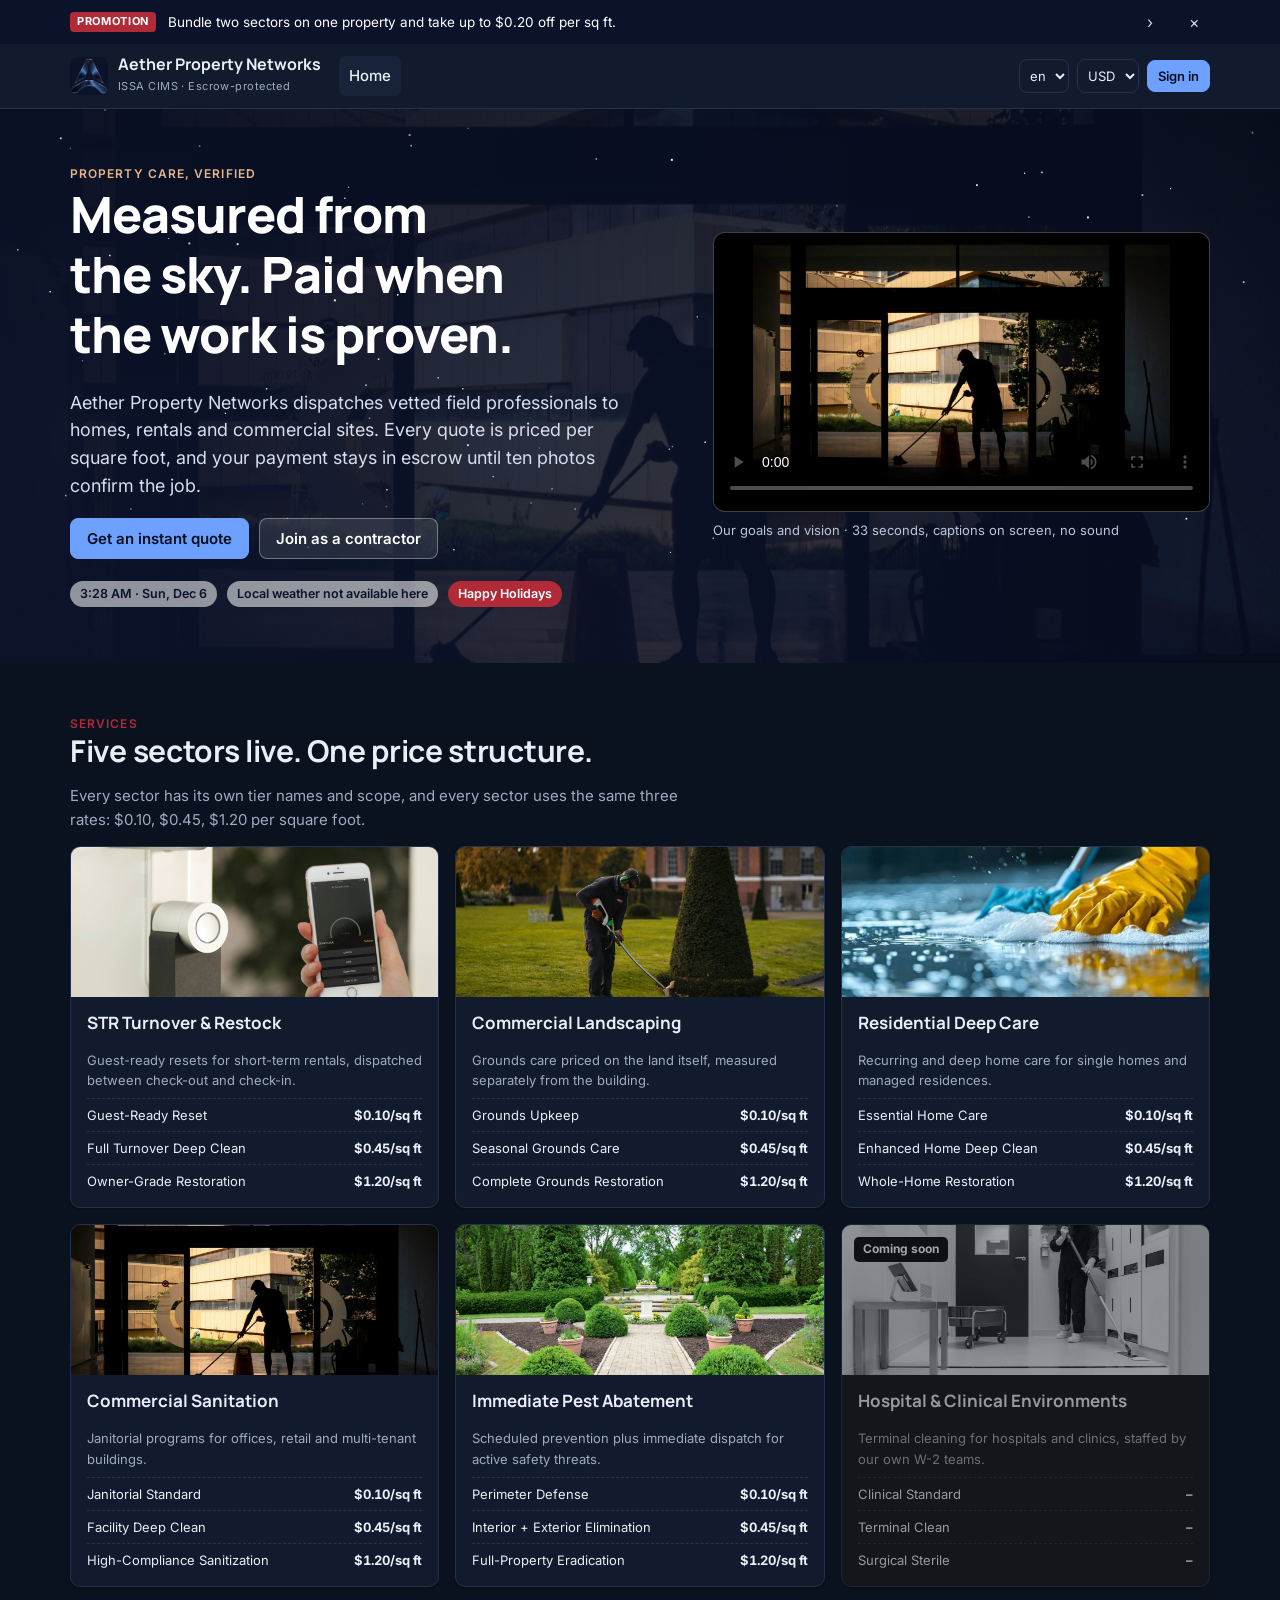
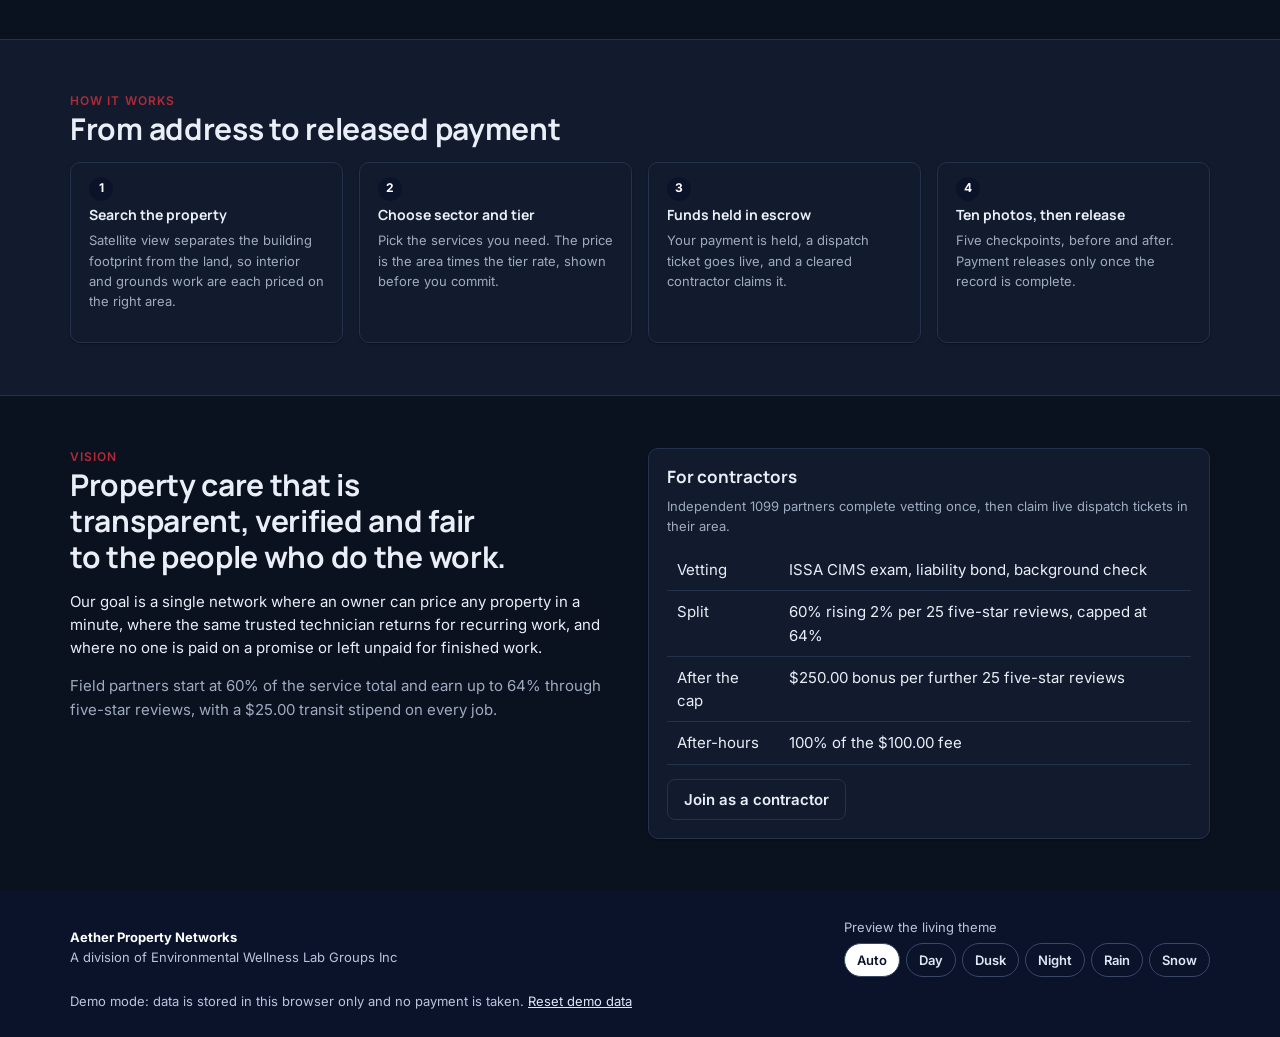
==== index.html @ fe30694a "Initial APN platform build Static front end built from scratch: public site, customer dashboard, 109" ====
<!DOCTYPE html>
<html lang="en">
<head>
<meta charset="utf-8">
<meta name="viewport" content="width=device-width,initial-scale=1">
<title>Aether Property Networks</title>
<meta name="description" content="Aether Property Networks: verified property care, measured from the sky and settled through escrow.">
<link rel="preconnect" href="https://fonts.googleapis.com">
<link href="https://fonts.googleapis.com/css2?family=Inter:wght@400;500;600&family=Manrope:wght@600;700;800&display=swap" rel="stylesheet">
<link rel="stylesheet" href="css/app.css">
</head>
<body data-phase="day" data-cond="clear">
<div id="promo"></div>
<header id="top"></header>
<main id="view"></main>
<footer id="foot"></footer>
<div id="toast" role="status" aria-live="polite"></div>
<script src="js/config.js"></script>
<script src="js/data.js"></script>
<script src="js/atmosphere.js"></script>
<script src="js/app.js"></script>
</body>
</html>
---- css/app.css ----
:root{
  --navy:#0b132b;--ink:#111a2e;--muted:#5a667a;--bg:#f4f6f9;--card:#fff;--line:#dfe5ee;--soft:#eef2f7;
  --blue:#1d57c4;--blue-ink:#fff;--copper:#a9642d;--ok:#0f7a55;--warn:#a85a08;--bad:#b3232b;
  --holiday:var(--copper);--r:10px;--shadow:0 1px 2px rgba(16,24,40,.06),0 4px 14px rgba(16,24,40,.05);
  --sky-a:#6fa9e6;--sky-b:#cfe5fa;--sky-ink:#0b132b;
}
body[data-phase=dawn]{--sky-a:#8fb4e3;--sky-b:#f6c79f}
body[data-phase=dusk]{--sky-a:#2c3c6e;--sky-b:#e58f63;--sky-ink:#fff}
body[data-phase=night]{--sky-a:#050a18;--sky-b:#1a2b52;--sky-ink:#fff;
  --ink:#e9eef7;--muted:#9eabc1;--bg:#0a111f;--card:#121b2e;--line:#25324c;--soft:#18233a;--blue:#6ea0ff;--blue-ink:#07101f;
  --ok:#4fd1a1;--warn:#f0b35a;--bad:#ff7b84;--copper:#d79a66;--shadow:0 1px 2px rgba(0,0,0,.4)}
body[data-cond=cloud]:not([data-phase=night]),body[data-cond=fog]:not([data-phase=night]){--sky-a:#8fa3ba;--sky-b:#d5dde6}
body[data-cond=rain]:not([data-phase=night]),body[data-cond=storm]:not([data-phase=night]){--sky-a:#56687f;--sky-b:#a9b6c5;--sky-ink:#fff}
body[data-cond=snow]:not([data-phase=night]){--sky-a:#9fb2c8;--sky-b:#eef3f8}
body[data-phase=night]:not([data-cond=clear]){--sky-a:#0b1120;--sky-b:#2a3550}
*{box-sizing:border-box}
html{-webkit-text-size-adjust:100%}
body{margin:0;font:15px/1.55 Inter,system-ui,sans-serif;color:var(--ink);background:var(--bg);transition:background .6s,color .6s}
h1,h2,h3,h4{font-family:Manrope,Inter,sans-serif;line-height:1.2;margin:0 0 .5em;text-wrap:balance}
h1{font-size:clamp(30px,4.6vw,50px);font-weight:800;letter-spacing:-.02em}
h2{font-size:clamp(22px,2.6vw,30px);font-weight:700;letter-spacing:-.01em}
h3{font-size:17px;font-weight:700}h4{font-size:14px;font-weight:700}
p{margin:0 0 1em}a{color:var(--blue)}
.wrap{max-width:1180px;margin:0 auto;padding:0 20px}
.muted{color:var(--muted)}.small{font-size:13px}.num{font-variant-numeric:tabular-nums}
.eyebrow{font-size:12px;font-weight:600;letter-spacing:.09em;text-transform:uppercase;color:var(--holiday)}
button,input,select{font:inherit;color:inherit}
.btn{display:inline-flex;align-items:center;justify-content:center;gap:8px;min-height:40px;padding:8px 16px;border-radius:8px;border:1px solid var(--line);background:var(--card);cursor:pointer;font-weight:600;text-decoration:none;color:var(--ink)}
.btn:hover{border-color:var(--blue)}.btn:focus-visible,input:focus-visible,select:focus-visible,[tabindex]:focus-visible{outline:2px solid var(--blue);outline-offset:2px}
.btn.primary{background:var(--blue);border-color:var(--blue);color:var(--blue-ink)}
.btn.primary:hover{filter:brightness(1.08)}
.btn.ghost{background:transparent}.btn.sm{min-height:32px;padding:4px 10px;font-size:13px}
.btn.danger{color:var(--bad)}.btn[disabled]{opacity:.5;cursor:not-allowed}
.btn.on-dark{background:rgba(255,255,255,.1);border-color:rgba(255,255,255,.35);color:#fff}
input[type=text],input[type=email],input[type=tel],input[type=password],input[type=number],select{width:100%;min-height:40px;padding:8px 10px;border:1px solid var(--line);border-radius:8px;background:var(--card)}
label{display:block;font-size:13px;font-weight:600;margin-bottom:4px}
.field{margin-bottom:14px}
.card{background:var(--card);border:1px solid var(--line);border-radius:var(--r);box-shadow:var(--shadow);padding:18px}
.grid{display:grid;gap:16px}.g2{grid-template-columns:repeat(auto-fit,minmax(300px,1fr))}.g3{grid-template-columns:repeat(auto-fit,minmax(300px,1fr))}.g4{grid-template-columns:repeat(auto-fit,minmax(170px,1fr))}
.row{display:flex;gap:10px;align-items:center;flex-wrap:wrap}.between{justify-content:space-between}.grow{flex:1;min-width:0}
.pill{display:inline-block;padding:2px 9px;border-radius:99px;font-size:12px;font-weight:600;background:var(--soft);color:var(--muted);white-space:nowrap}
.pill.ok{background:color-mix(in srgb,var(--ok) 14%,transparent);color:var(--ok)}
.pill.warn{background:color-mix(in srgb,var(--warn) 16%,transparent);color:var(--warn)}
.pill.bad{background:color-mix(in srgb,var(--bad) 14%,transparent);color:var(--bad)}
.pill.info{background:color-mix(in srgb,var(--blue) 14%,transparent);color:var(--blue)}
table{width:100%;border-collapse:collapse}th,td{text-align:left;padding:9px 10px;border-bottom:1px solid var(--line);vertical-align:top}
th{font-size:12px;text-transform:uppercase;letter-spacing:.06em;color:var(--muted);font-weight:600}
td.r,th.r{text-align:right}.scroll-x{overflow-x:auto}

/* promo banner */
#promo{background:var(--navy);color:#fff;font-size:13.5px}
#promo .wrap{display:flex;align-items:center;gap:12px;min-height:38px;padding-top:6px;padding-bottom:6px}
#promo .tag{background:var(--holiday);color:#fff;border-radius:4px;padding:1px 7px;font-size:11px;font-weight:700;text-transform:uppercase;letter-spacing:.06em}
#promo button{background:none;border:0;color:#cbd5e6;cursor:pointer;min-width:32px;min-height:32px;font-size:16px}
#promo .txt{flex:1;min-width:0}

/* top bar */
#top{background:var(--card);border-bottom:1px solid var(--line);position:sticky;top:0;z-index:20}
#top .wrap{display:flex;align-items:center;gap:18px;min-height:64px;flex-wrap:wrap;padding-top:8px;padding-bottom:8px}
.brand{display:flex;align-items:center;gap:10px;text-decoration:none;color:var(--ink)}
.brand img{width:38px;height:38px;border-radius:8px;object-fit:cover;background:var(--navy)}
.brand b{font-family:Manrope;font-size:16px;line-height:1.1;display:block}.brand span{font-size:11px;color:var(--muted);letter-spacing:.04em}
nav.main{display:flex;gap:4px;flex:1;flex-wrap:wrap}
nav.main a{padding:8px 10px;border-radius:7px;text-decoration:none;color:var(--muted);font-weight:500}
nav.main a.on,nav.main a:hover{color:var(--ink);background:var(--soft)}
.tools{display:flex;gap:8px;align-items:center}.tools select{width:auto;min-height:34px;padding:4px 6px;font-size:13px}

/* sky strip */
.sky{position:relative;overflow:hidden;background:linear-gradient(180deg,var(--sky-a),var(--sky-b));color:var(--sky-ink);transition:background 1s}
.sky canvas{position:absolute;inset:0;width:100%;height:100%;pointer-events:none}
.sky .orb{position:absolute;right:8%;top:22px;width:54px;height:54px;border-radius:50%;background:#ffe9a8;box-shadow:0 0 50px 14px rgba(255,233,168,.55)}
body[data-phase=night] .sky .orb{background:#e8eefc;box-shadow:0 0 30px 6px rgba(200,215,255,.35)}
body:not([data-cond=clear]) .sky .orb{opacity:.25}
.sky .inner{position:relative;padding-block:22px}
.sky h2{margin:0}.sky .meta{display:flex;gap:8px;flex-wrap:wrap;margin-top:8px}
.chip{display:inline-flex;gap:6px;align-items:center;padding:3px 10px;border-radius:99px;font-size:12.5px;font-weight:600;background:rgba(255,255,255,.55);color:#0b132b;backdrop-filter:blur(4px)}
.chip.h{background:var(--holiday);color:#fff}

/* hero */
.hero{position:relative;color:#fff;background:var(--navy);overflow:hidden}
.hero .bg{position:absolute;inset:0;background-size:cover;background-position:center;opacity:.5}
.hero .tint{position:absolute;inset:0;background:linear-gradient(90deg,rgba(11,19,43,.92) 0%,rgba(11,19,43,.7) 55%,rgba(11,19,43,.35) 100%)}
.hero .tint2{position:absolute;inset:0;background:linear-gradient(180deg,var(--sky-a),transparent 60%);opacity:.35;transition:background 1s}
.hero canvas{position:absolute;inset:0;width:100%;height:100%;pointer-events:none}
.hero .wrap{position:relative;display:grid;grid-template-columns:minmax(0,1.1fr) minmax(0,.9fr);gap:36px;align-items:center;padding-top:56px;padding-bottom:56px}
.hero p.lead{font-size:18px;color:#d5deee;max-width:52ch}
.hero video{width:100%;border-radius:12px;border:1px solid rgba(255,255,255,.25);background:#000;display:block;aspect-ratio:16/9}
.hero .cap{font-size:13px;color:#b9c5db;margin-top:8px}
@media(max-width:860px){.hero .wrap{grid-template-columns:1fr;padding-top:36px;padding-bottom:36px}}
section.band{padding:52px 0}section.band.alt{background:var(--card);border-block:1px solid var(--line)}

/* sector cards */
.sector{padding:0;overflow:hidden;display:flex;flex-direction:column}
.sector .ph{height:150px;background-size:cover;background-position:center}
.sector .bd{padding:16px;display:flex;flex-direction:column;gap:8px;flex:1}
.sector.soon{filter:grayscale(1);opacity:.62}
.sector.soon .ph{position:relative}.sector.soon .ph::after{content:"Coming soon";position:absolute;left:12px;top:12px;background:#111;color:#fff;font-size:12px;font-weight:700;padding:3px 9px;border-radius:5px}
.tiers{display:grid;gap:6px;margin-top:auto}
.tiers div{display:flex;justify-content:space-between;gap:10px;font-size:13px;border-top:1px dashed var(--line);padding-top:6px}
.steps{counter-reset:s}.steps .card{position:relative;padding-top:44px}
.steps .card::before{counter-increment:s;content:counter(s);position:absolute;left:18px;top:14px;width:24px;height:24px;border-radius:50%;background:var(--navy);color:#fff;font-size:12px;font-weight:700;display:grid;place-items:center}

/* dashboards */
.dash{padding:22px 0 60px}
.tabs{display:flex;gap:4px;border-bottom:1px solid var(--line);margin:0 0 18px;overflow-x:auto}
.tabs button{background:none;border:0;border-bottom:2px solid transparent;padding:10px 12px;cursor:pointer;font-weight:600;color:var(--muted);white-space:nowrap;min-height:40px}
.tabs button.on{color:var(--ink);border-color:var(--blue)}
.kpi b{display:block;font:700 24px Manrope;font-variant-numeric:tabular-nums}.kpi span{font-size:12.5px;color:var(--muted)}
.opt{display:flex;gap:10px;align-items:flex-start;padding:10px;border:1px solid var(--line);border-radius:8px;cursor:pointer;background:var(--card)}
.opt input{margin-top:3px;width:16px;height:16px;flex:none}.opt.on{border-color:var(--blue);background:color-mix(in srgb,var(--blue) 7%,var(--card))}
.opt b{display:block;font-size:14px}.opt small{color:var(--muted)}
.seg{display:flex;gap:6px;flex-wrap:wrap}.seg button{border:1px solid var(--line);background:var(--card);border-radius:99px;padding:6px 12px;cursor:pointer;font-weight:600;font-size:13px;min-height:34px}
.seg button.on{background:var(--navy);color:#fff;border-color:var(--navy)}.seg button[disabled]{opacity:.45;cursor:not-allowed}
.sum td{border:0;padding:4px 0}.sum tr.t td{border-top:1px solid var(--line);padding-top:10px;font-weight:700;font-size:17px}
.parcel{background:#2f4a33;border-radius:8px;position:relative;aspect-ratio:16/10;overflow:hidden;background-image:radial-gradient(circle at 20% 30%,#3d6142 0 12%,transparent 13%),radial-gradient(circle at 78% 70%,#3a5c40 0 9%,transparent 10%),linear-gradient(135deg,#31503a,#2a4431)}
.parcel .lot{position:absolute;inset:8%;border:2px dashed #ffe08a;border-radius:4px}
.parcel .bld{position:absolute;left:50%;top:50%;transform:translate(-50%,-50%);background:#8d949c;border:2px solid #6ec1ff;box-shadow:0 0 0 2px rgba(0,0,0,.25)}
.parcel .lbl{position:absolute;left:8px;bottom:8px;background:rgba(0,0,0,.6);color:#fff;font-size:11.5px;padding:2px 7px;border-radius:4px}
#gmap{width:100%;aspect-ratio:16/10;border-radius:8px;background:#1b2433}
.ticket{display:grid;grid-template-columns:1fr auto;gap:10px;padding:14px;border:1px solid var(--line);border-radius:var(--r);background:var(--card)}
.ticket.new{animation:flash 1.6s}@keyframes flash{from{box-shadow:0 0 0 3px var(--ok)}to{box-shadow:0 0 0 0 transparent}}
.live{display:inline-flex;align-items:center;gap:6px;font-size:12px;font-weight:700;color:var(--ok)}
.live i{width:8px;height:8px;border-radius:50%;background:var(--ok);animation:pulse 1.6s infinite}@keyframes pulse{50%{opacity:.25}}
.photos{display:grid;grid-template-columns:repeat(auto-fill,minmax(150px,1fr));gap:10px}
.photo{border:1px dashed var(--line);border-radius:8px;padding:10px;text-align:center;font-size:12.5px;cursor:pointer;min-height:110px;display:flex;flex-direction:column;justify-content:center;gap:4px;background-size:cover;background-position:center;position:relative}
.photo.done{border-style:solid;border-color:var(--ok)}.photo input{position:absolute;inset:0;opacity:0;cursor:pointer}
.photo.done span{background:rgba(255,255,255,.85);color:#0b132b;border-radius:4px;padding:1px 4px}
.bar{height:10px;border-radius:99px;background:var(--soft);overflow:hidden}.bar i{display:block;height:100%;background:var(--ok)}
.note{border-left:3px solid var(--holiday);background:var(--soft);padding:10px 12px;border-radius:0 8px 8px 0;font-size:13.5px}
.lock{text-align:center;padding:60px 20px}
#foot{background:var(--navy);color:#b9c5db;font-size:13px;padding:26px 0}
#foot a{color:#dfe7f5}#foot .seg button{background:transparent;color:#dfe7f5;border-color:#3a4767}#foot .seg button.on{background:#fff;color:var(--navy)}
#toast{position:fixed;left:50%;bottom:22px;transform:translateX(-50%);background:var(--navy);color:#fff;padding:10px 16px;border-radius:8px;opacity:0;pointer-events:none;transition:opacity .25s;z-index:50;max-width:90vw}
#toast.show{opacity:1}
@media(prefers-reduced-motion:reduce){*{animation:none!important;transition:none!important}}
@media(max-width:860px){#order-grid,#vet-grid{grid-template-columns:1fr!important}#order-grid>.grid{position:static!important}
#top .wrap{gap:8px}nav.main{order:3;flex:1 0 100%;flex-wrap:nowrap;overflow-x:auto}nav.main a{white-space:nowrap}.tools{margin-left:auto}.tools .muted{display:none}}
@media(max-width:640px){.brand span{display:none}.ticket{grid-template-columns:1fr}.tools select{max-width:74px}}
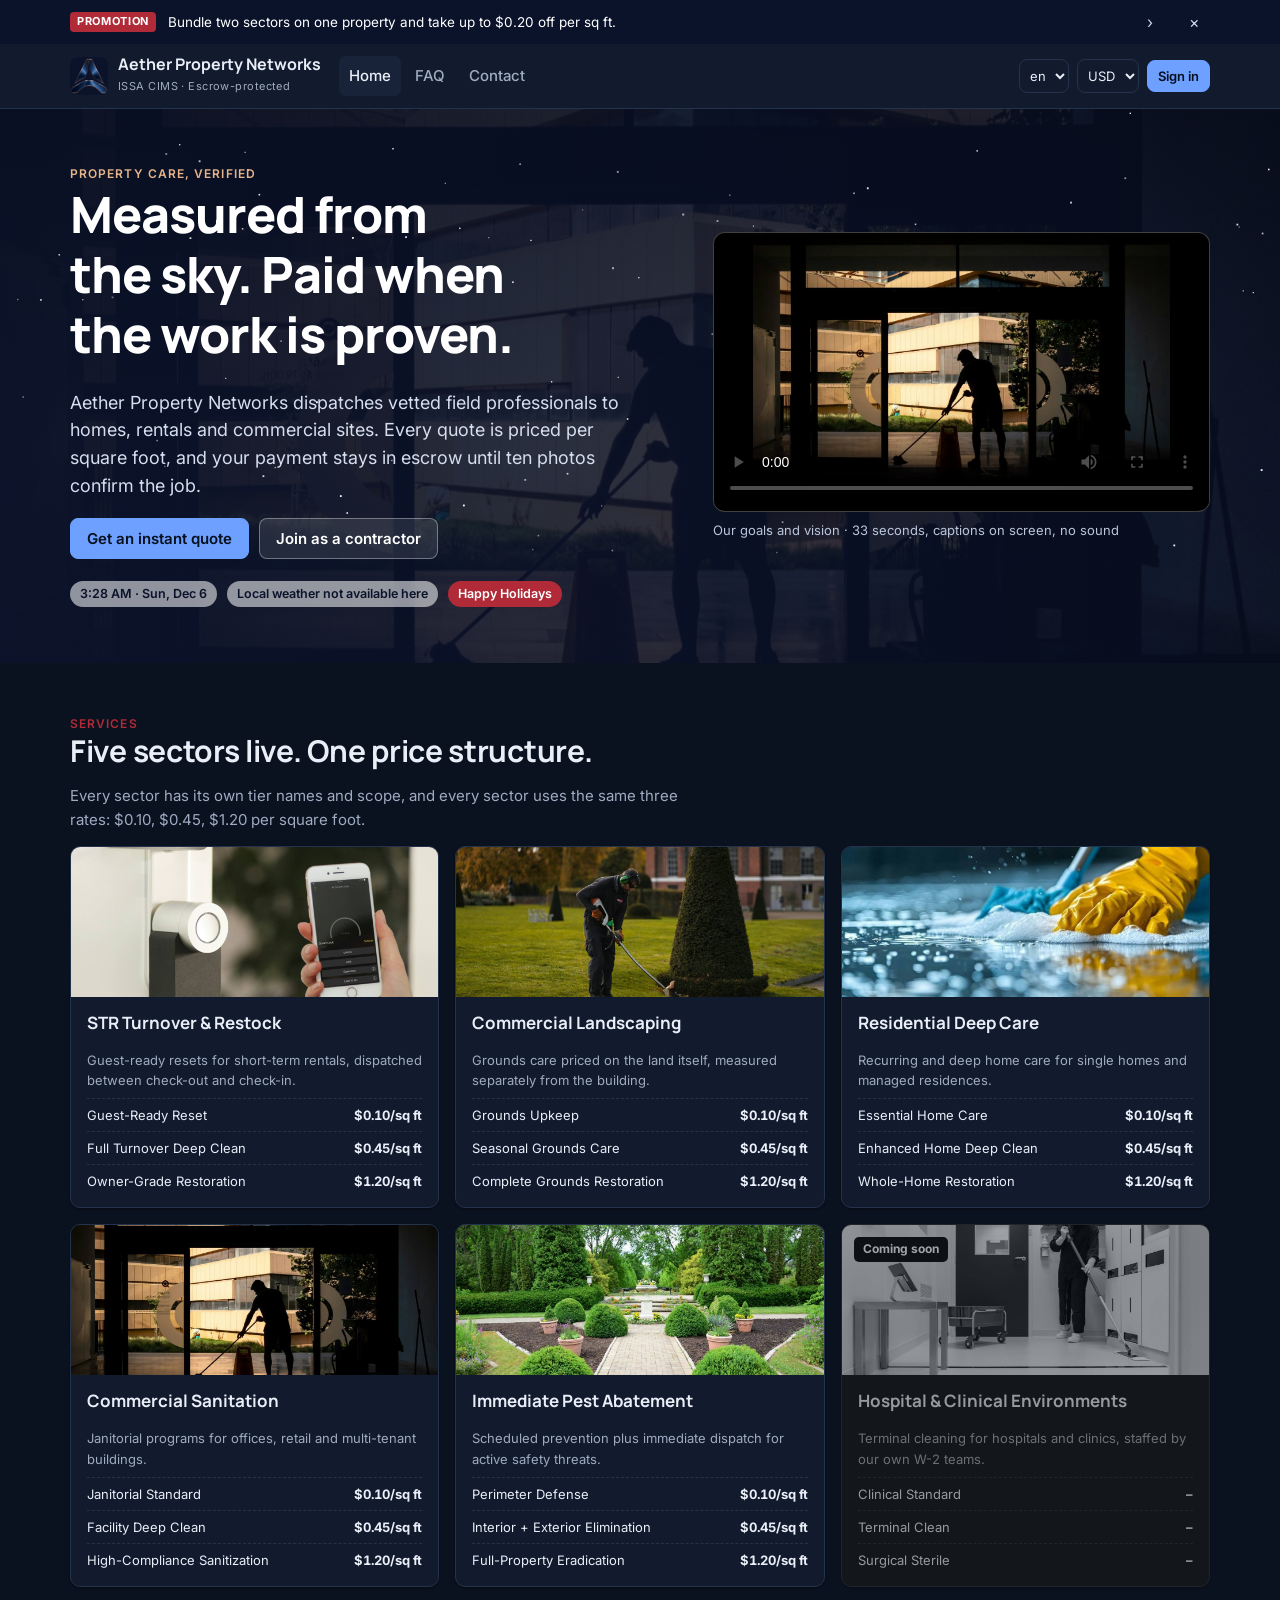
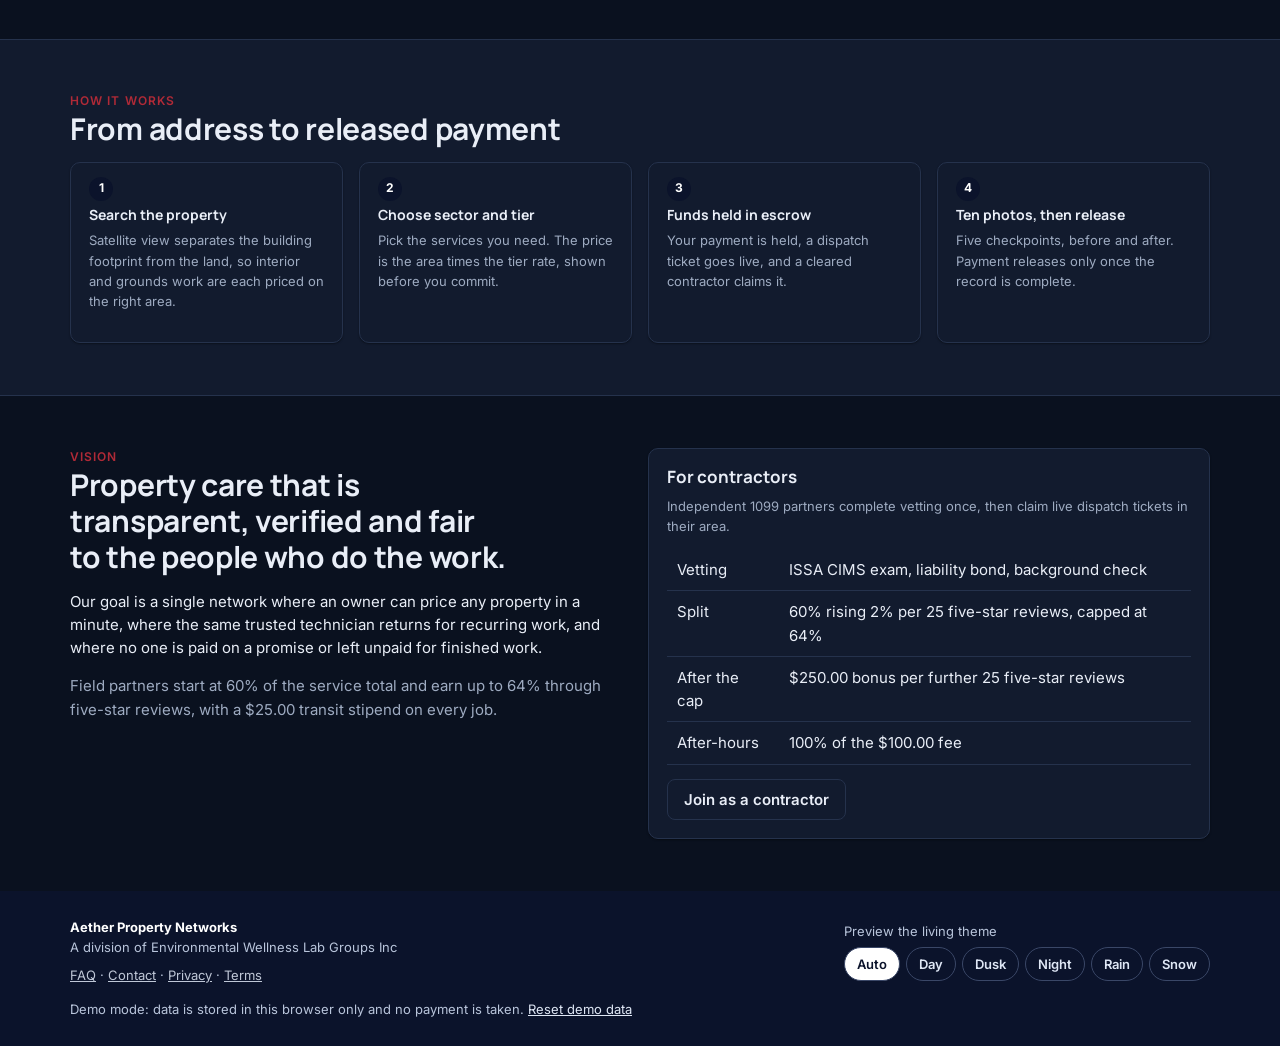
==== commit 417108a5: "Make aetherpropertynetworks.com the official site: FAQ, contact, privacy and terms pages, canonical " ====
--- a/index.html
+++ b/index.html
@@ -5,6 +5,17 @@
 <meta name="viewport" content="width=device-width,initial-scale=1">
 <title>Aether Property Networks</title>
 <meta name="description" content="Aether Property Networks: verified property care, measured from the sky and settled through escrow.">
+<link rel="canonical" href="https://aetherpropertynetworks.com/">
+<meta name="theme-color" content="#0b132b">
+<meta property="og:type" content="website">
+<meta property="og:site_name" content="Aether Property Networks">
+<meta property="og:title" content="Aether Property Networks">
+<meta property="og:description" content="Verified property care, measured from the sky and settled through escrow.">
+<meta property="og:url" content="https://aetherpropertynetworks.com/">
+<meta property="og:image" content="https://aetherpropertynetworks.com/assets/img/com.jpg">
+<meta name="twitter:card" content="summary_large_image">
+<link rel="icon" href="assets/img/logo-180.png">
+<link rel="apple-touch-icon" href="assets/img/logo-180.png">
 <link rel="preconnect" href="https://fonts.googleapis.com">
 <link href="https://fonts.googleapis.com/css2?family=Inter:wght@400;500;600&family=Manrope:wght@600;700;800&display=swap" rel="stylesheet">
 <link rel="stylesheet" href="css/app.css">
@@ -18,6 +29,7 @@
 <script src="js/config.js"></script>
 <script src="js/data.js"></script>
 <script src="js/atmosphere.js"></script>
+<script src="js/pages.js"></script>
 <script src="js/app.js"></script>
 </body>
 </html>
--- a/css/app.css
+++ b/css/app.css
@@ -136,3 +136,7 @@
 @media(max-width:860px){#order-grid,#vet-grid{grid-template-columns:1fr!important}#order-grid>.grid{position:static!important}
 #top .wrap{gap:8px}nav.main{order:3;flex:1 0 100%;flex-wrap:nowrap;overflow-x:auto}nav.main a{white-space:nowrap}.tools{margin-left:auto}.tools .muted{display:none}}
 @media(max-width:640px){.brand span{display:none}.ticket{grid-template-columns:1fr}.tools select{max-width:74px}}
+.faq{background:var(--card);border:1px solid var(--line);border-radius:var(--r);padding:12px 16px;margin:0 0 10px}
+.faq summary{cursor:pointer;font-weight:600}.faq summary:focus-visible{outline:2px solid var(--blue);outline-offset:4px}
+.legal h3{margin-top:1.2em}.legal h3:first-child{margin-top:0}
+.flinks a{color:inherit;opacity:.85}
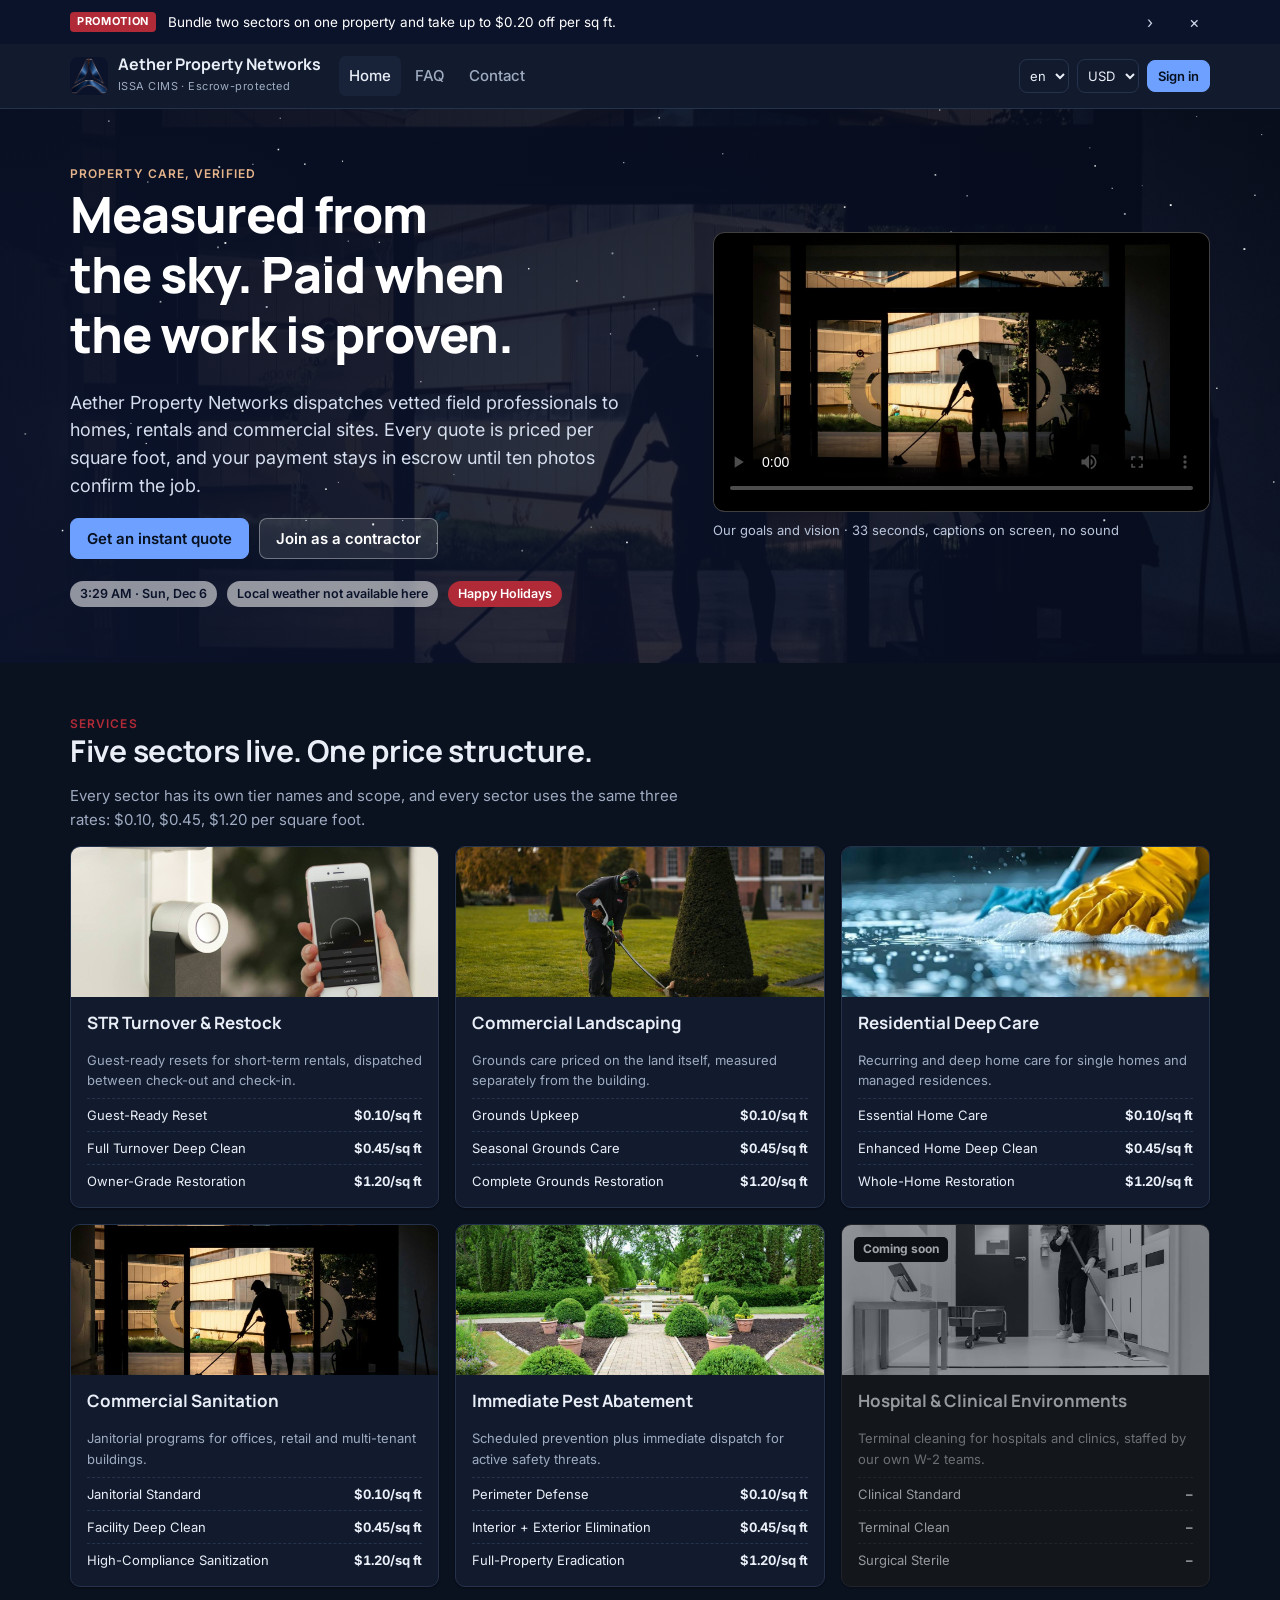
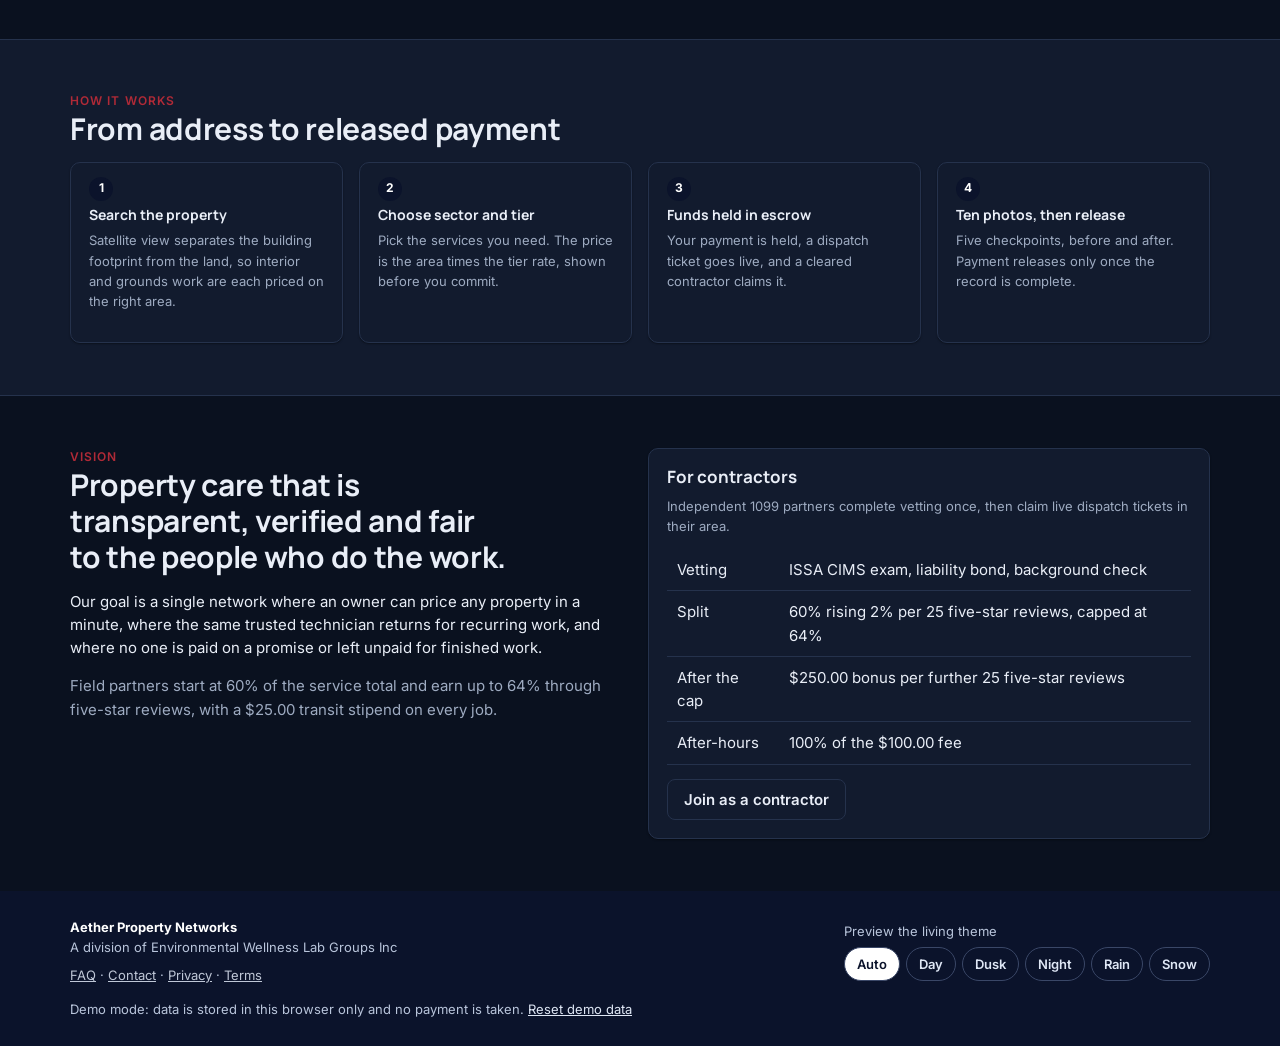
==== commit 4a9ae559: "Use www.aetherpropertynetworks.com as the main address; apex and support domains redirect to it Co-A" ====
--- a/index.html
+++ b/index.html
@@ -5,14 +5,14 @@
 <meta name="viewport" content="width=device-width,initial-scale=1">
 <title>Aether Property Networks</title>
 <meta name="description" content="Aether Property Networks: verified property care, measured from the sky and settled through escrow.">
-<link rel="canonical" href="https://aetherpropertynetworks.com/">
+<link rel="canonical" href="https://www.aetherpropertynetworks.com/">
 <meta name="theme-color" content="#0b132b">
 <meta property="og:type" content="website">
 <meta property="og:site_name" content="Aether Property Networks">
 <meta property="og:title" content="Aether Property Networks">
 <meta property="og:description" content="Verified property care, measured from the sky and settled through escrow.">
-<meta property="og:url" content="https://aetherpropertynetworks.com/">
-<meta property="og:image" content="https://aetherpropertynetworks.com/assets/img/com.jpg">
+<meta property="og:url" content="https://www.aetherpropertynetworks.com/">
+<meta property="og:image" content="https://www.aetherpropertynetworks.com/assets/img/com.jpg">
 <meta name="twitter:card" content="summary_large_image">
 <link rel="icon" href="assets/img/logo-180.png">
 <link rel="apple-touch-icon" href="assets/img/logo-180.png">
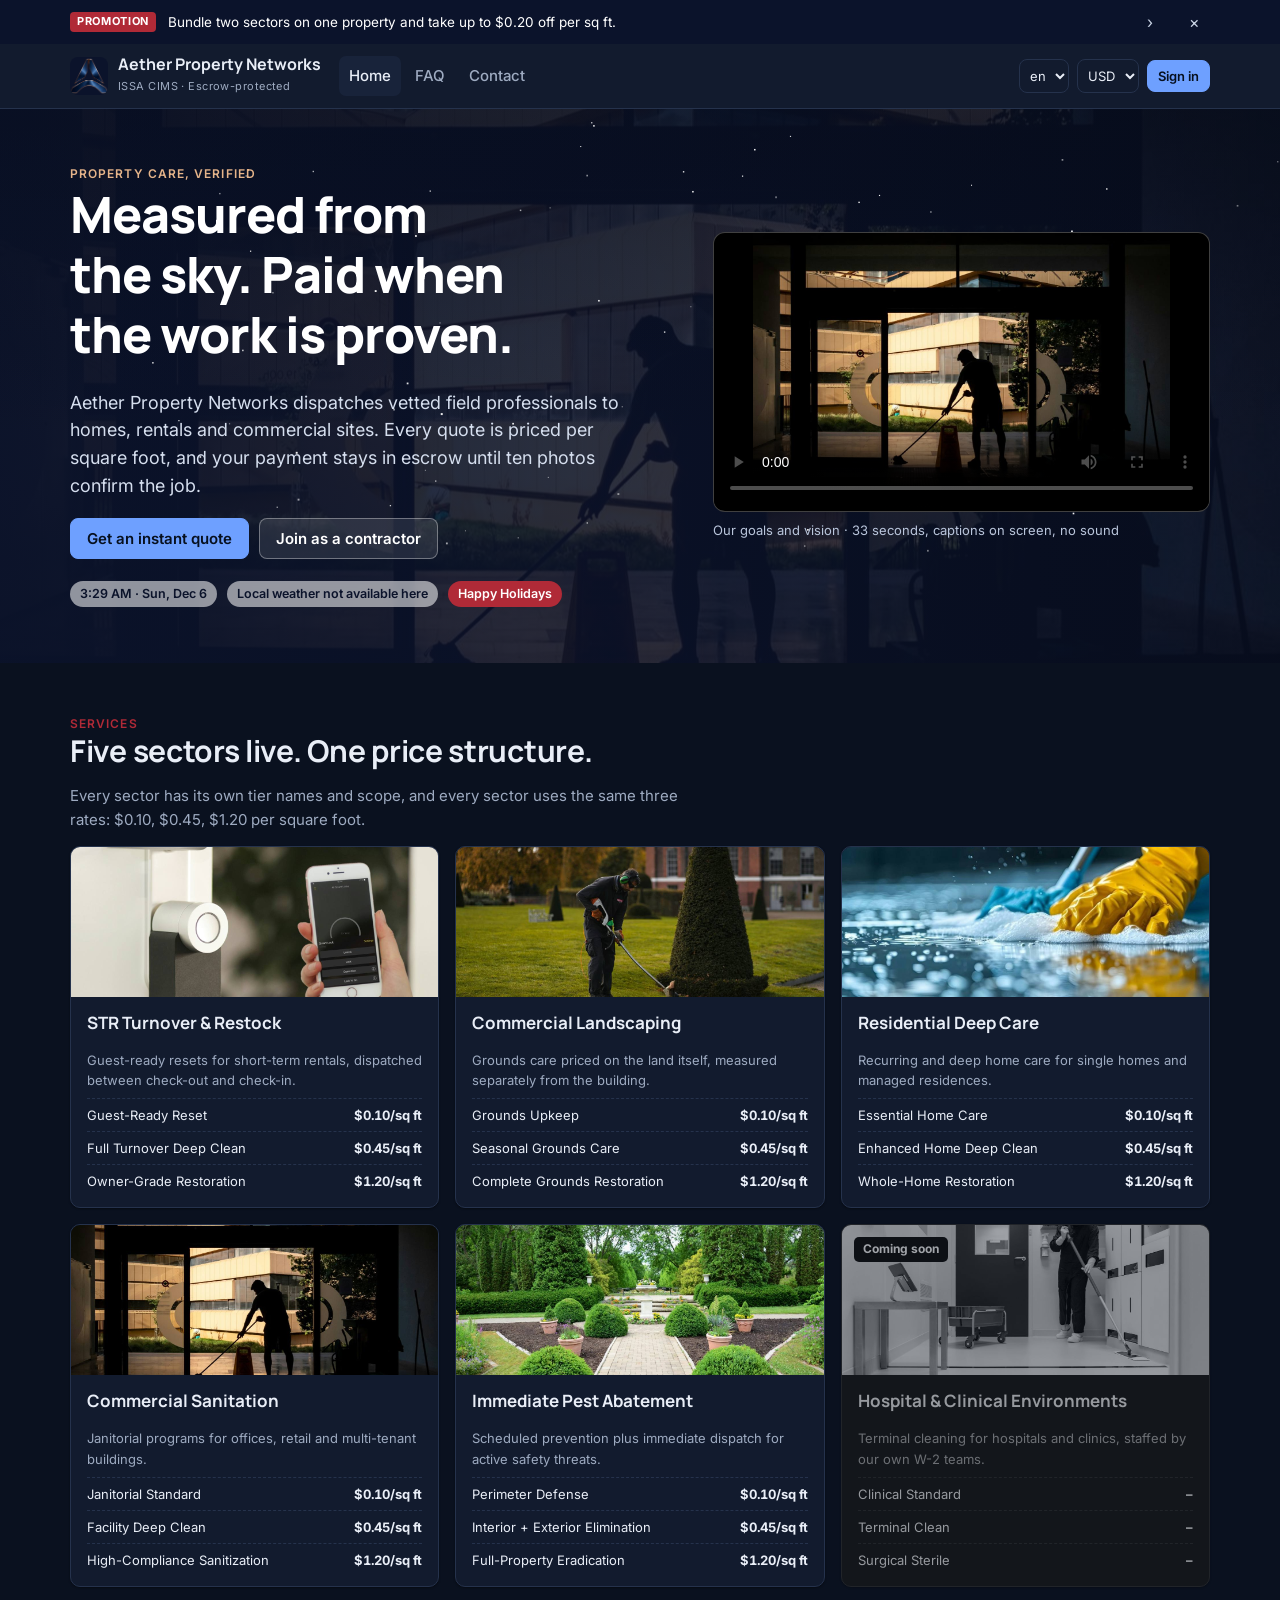
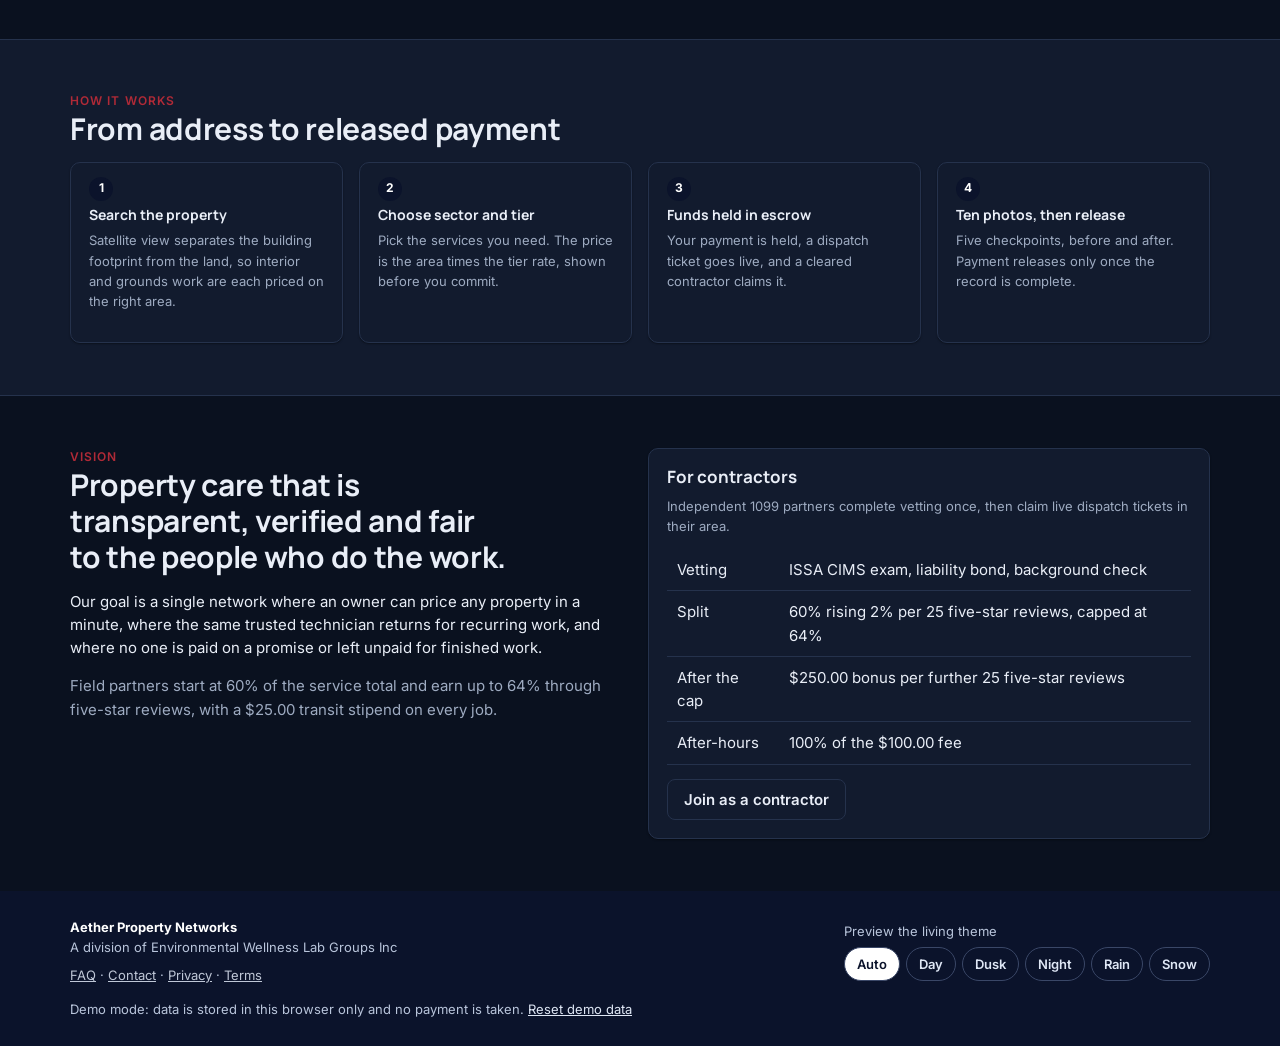
==== commit 4c2b664f: "Remove all redirects; site is served at aetherpropertynetworks.com Co-Authored-By: Claude Sonnet 5.5" ====
--- a/index.html
+++ b/index.html
@@ -5,14 +5,14 @@
 <meta name="viewport" content="width=device-width,initial-scale=1">
 <title>Aether Property Networks</title>
 <meta name="description" content="Aether Property Networks: verified property care, measured from the sky and settled through escrow.">
-<link rel="canonical" href="https://www.aetherpropertynetworks.com/">
+<link rel="canonical" href="https://aetherpropertynetworks.com/">
 <meta name="theme-color" content="#0b132b">
 <meta property="og:type" content="website">
 <meta property="og:site_name" content="Aether Property Networks">
 <meta property="og:title" content="Aether Property Networks">
 <meta property="og:description" content="Verified property care, measured from the sky and settled through escrow.">
-<meta property="og:url" content="https://www.aetherpropertynetworks.com/">
-<meta property="og:image" content="https://www.aetherpropertynetworks.com/assets/img/com.jpg">
+<meta property="og:url" content="https://aetherpropertynetworks.com/">
+<meta property="og:image" content="https://aetherpropertynetworks.com/assets/img/com.jpg">
 <meta name="twitter:card" content="summary_large_image">
 <link rel="icon" href="assets/img/logo-180.png">
 <link rel="apple-touch-icon" href="assets/img/logo-180.png">
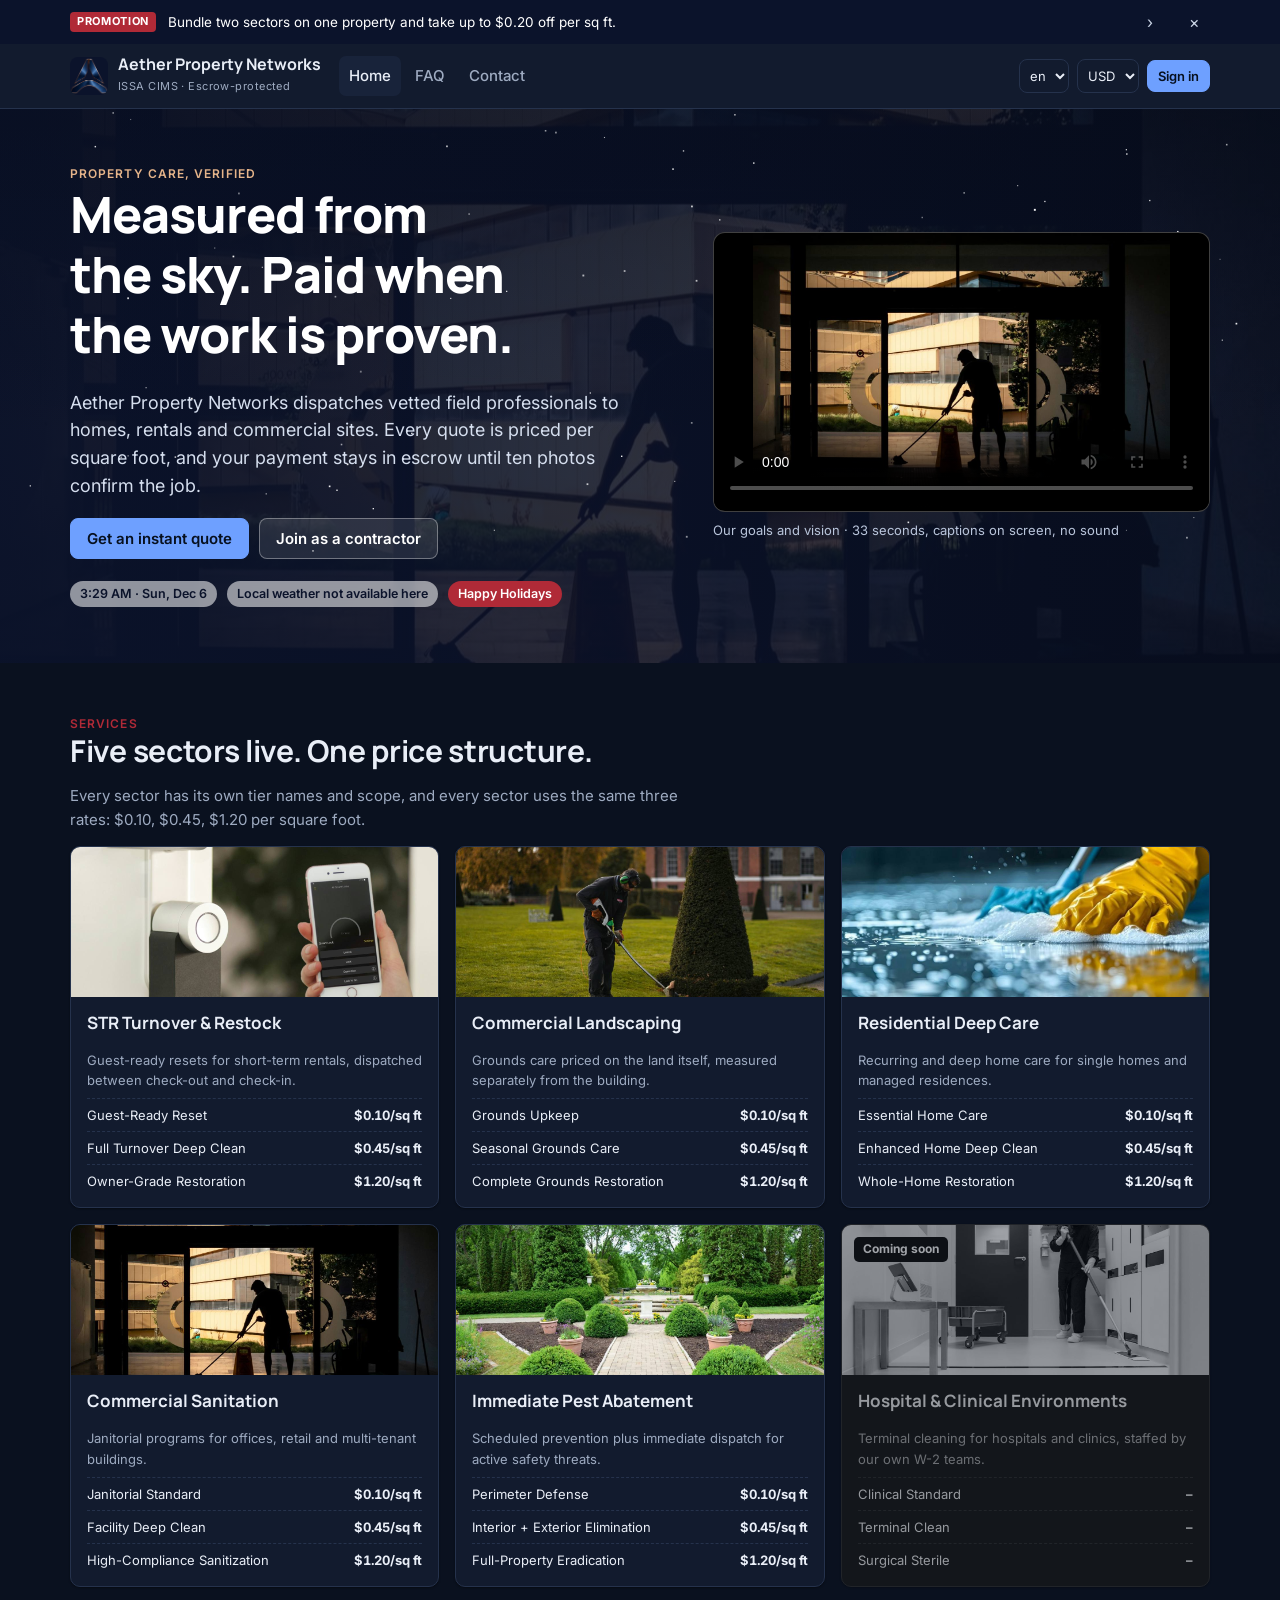
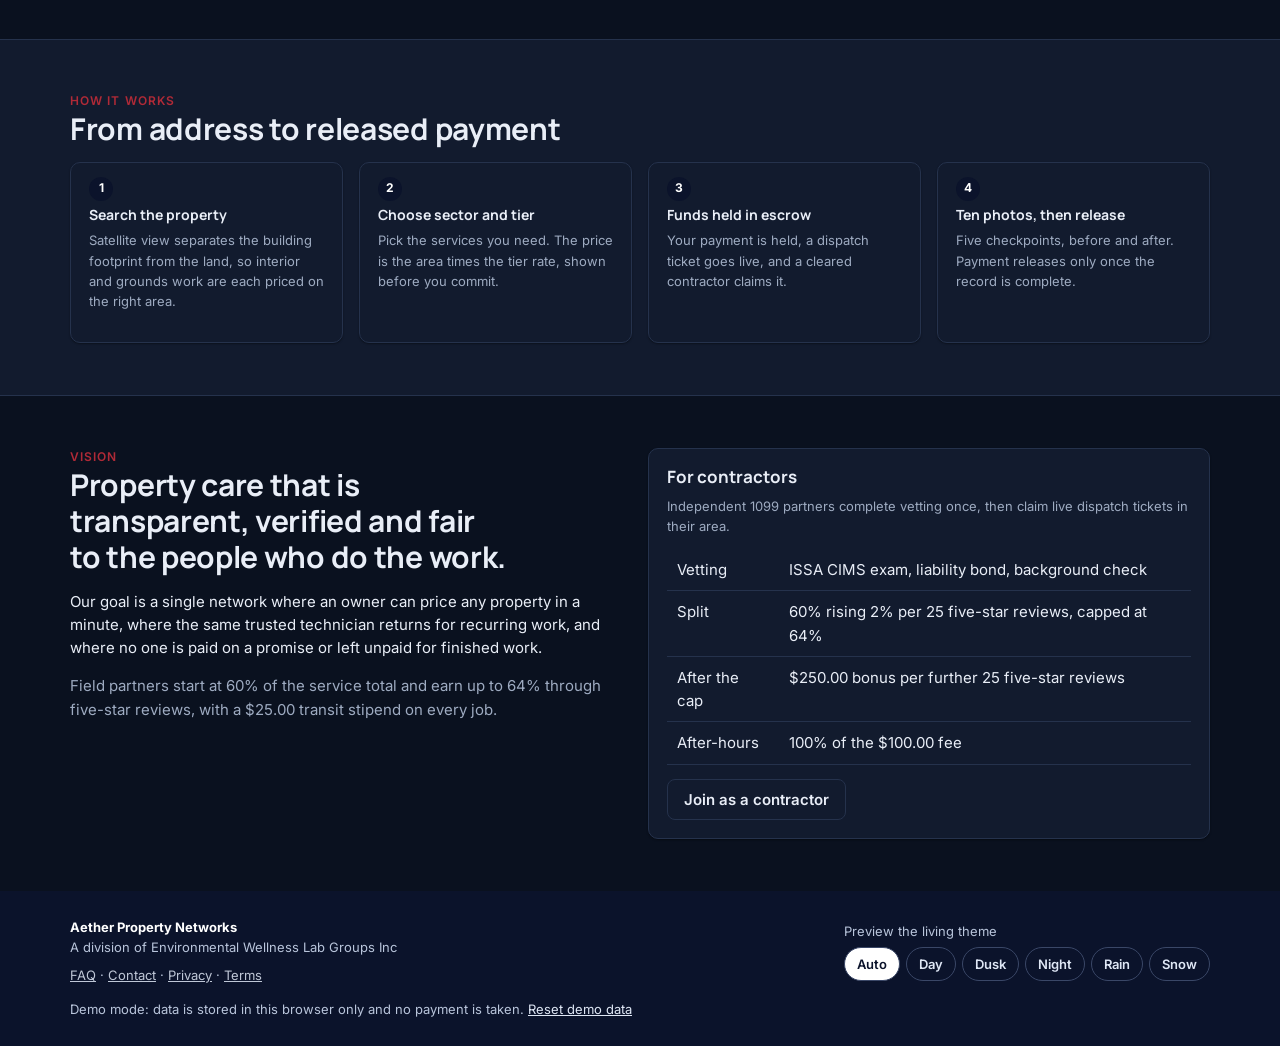
==== commit 729da18a: "Add On my way directions and job-scoped live contractor tracking; set www as canonical Co-Authored-B" ====
--- a/index.html
+++ b/index.html
@@ -5,14 +5,14 @@
 <meta name="viewport" content="width=device-width,initial-scale=1">
 <title>Aether Property Networks</title>
 <meta name="description" content="Aether Property Networks: verified property care, measured from the sky and settled through escrow.">
-<link rel="canonical" href="https://aetherpropertynetworks.com/">
+<link rel="canonical" href="https://www.aetherpropertynetworks.com/">
 <meta name="theme-color" content="#0b132b">
 <meta property="og:type" content="website">
 <meta property="og:site_name" content="Aether Property Networks">
 <meta property="og:title" content="Aether Property Networks">
 <meta property="og:description" content="Verified property care, measured from the sky and settled through escrow.">
-<meta property="og:url" content="https://aetherpropertynetworks.com/">
-<meta property="og:image" content="https://aetherpropertynetworks.com/assets/img/com.jpg">
+<meta property="og:url" content="https://www.aetherpropertynetworks.com/">
+<meta property="og:image" content="https://www.aetherpropertynetworks.com/assets/img/com.jpg">
 <meta name="twitter:card" content="summary_large_image">
 <link rel="icon" href="assets/img/logo-180.png">
 <link rel="apple-touch-icon" href="assets/img/logo-180.png">
@@ -30,6 +30,7 @@
 <script src="js/data.js"></script>
 <script src="js/atmosphere.js"></script>
 <script src="js/pages.js"></script>
+<script src="js/track.js"></script>
 <script src="js/app.js"></script>
 </body>
 </html>
--- a/css/app.css
+++ b/css/app.css
@@ -140,3 +140,4 @@
 .faq summary{cursor:pointer;font-weight:600}.faq summary:focus-visible{outline:2px solid var(--blue);outline-offset:4px}
 .legal h3{margin-top:1.2em}.legal h3:first-child{margin-top:0}
 .flinks a{color:inherit;opacity:.85}
+.trackmap{height:340px;border-radius:8px;overflow:hidden;border:1px solid var(--line);background:var(--soft)}
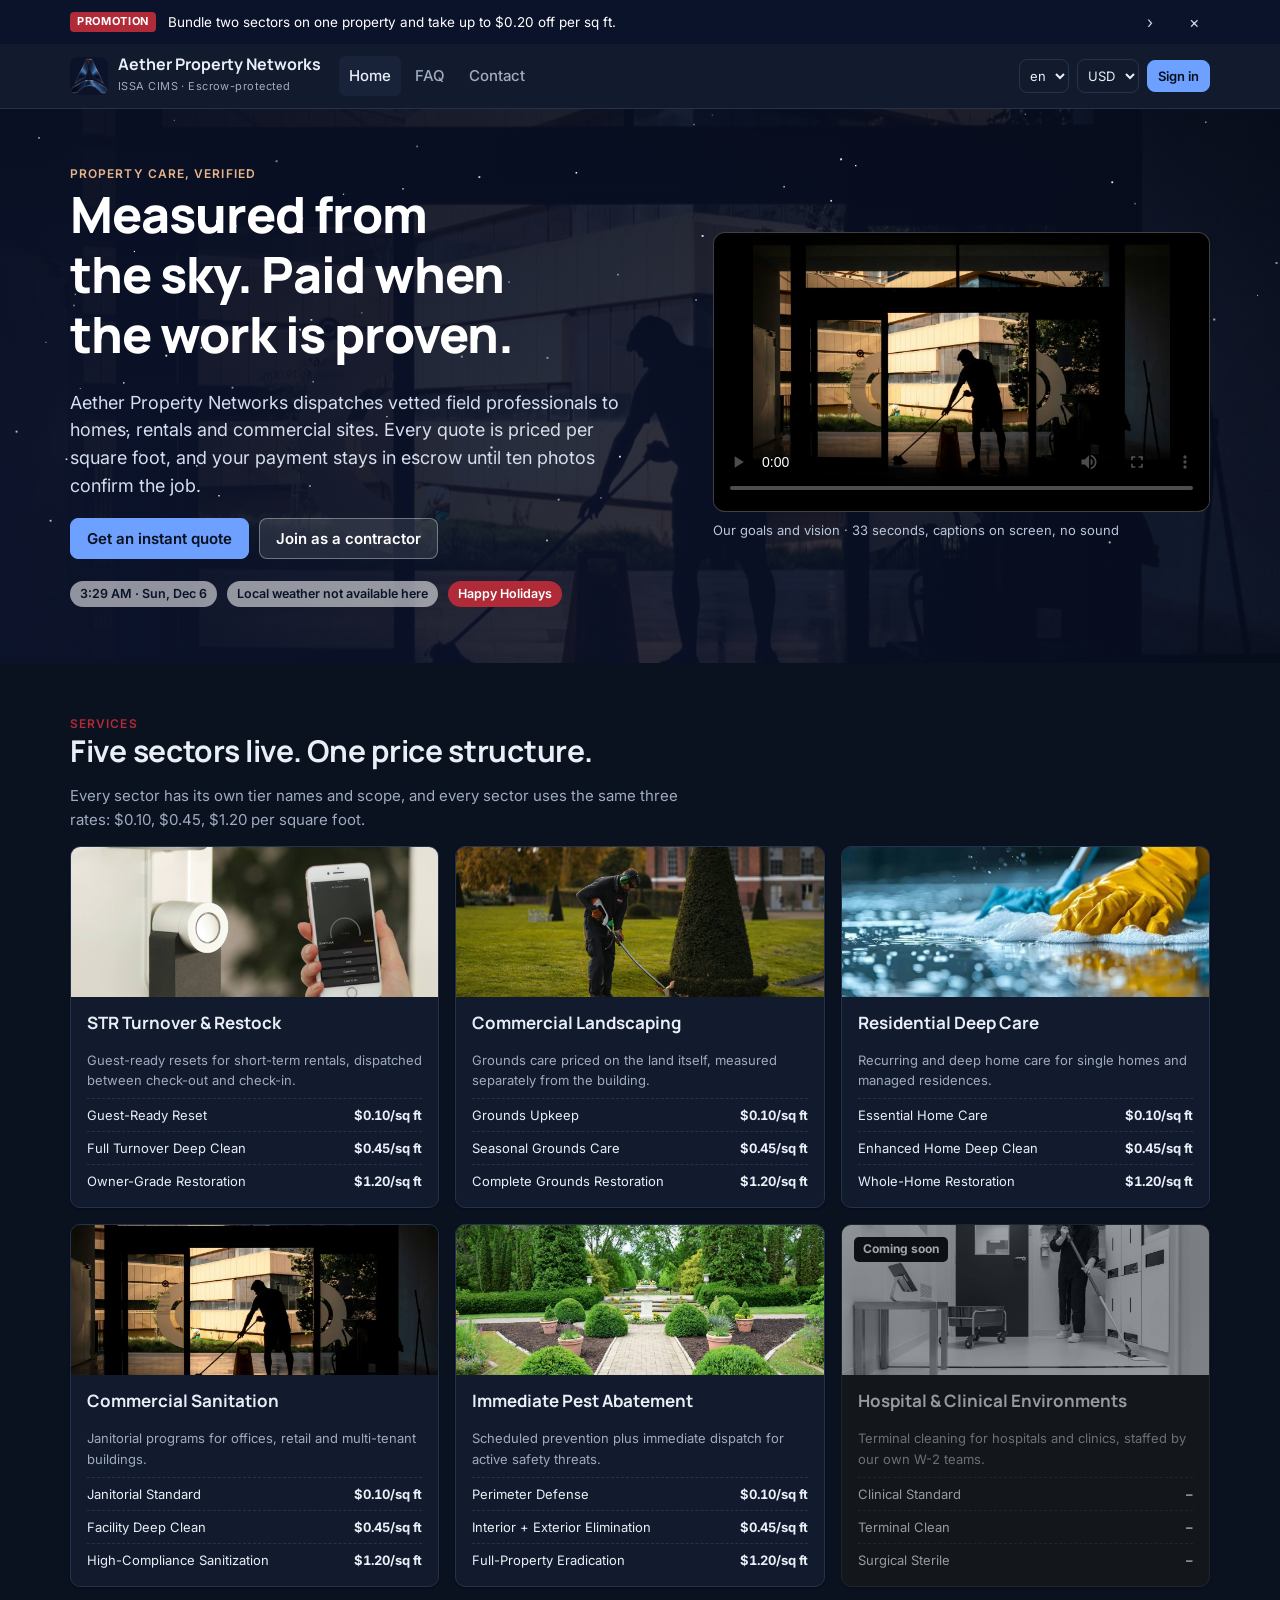
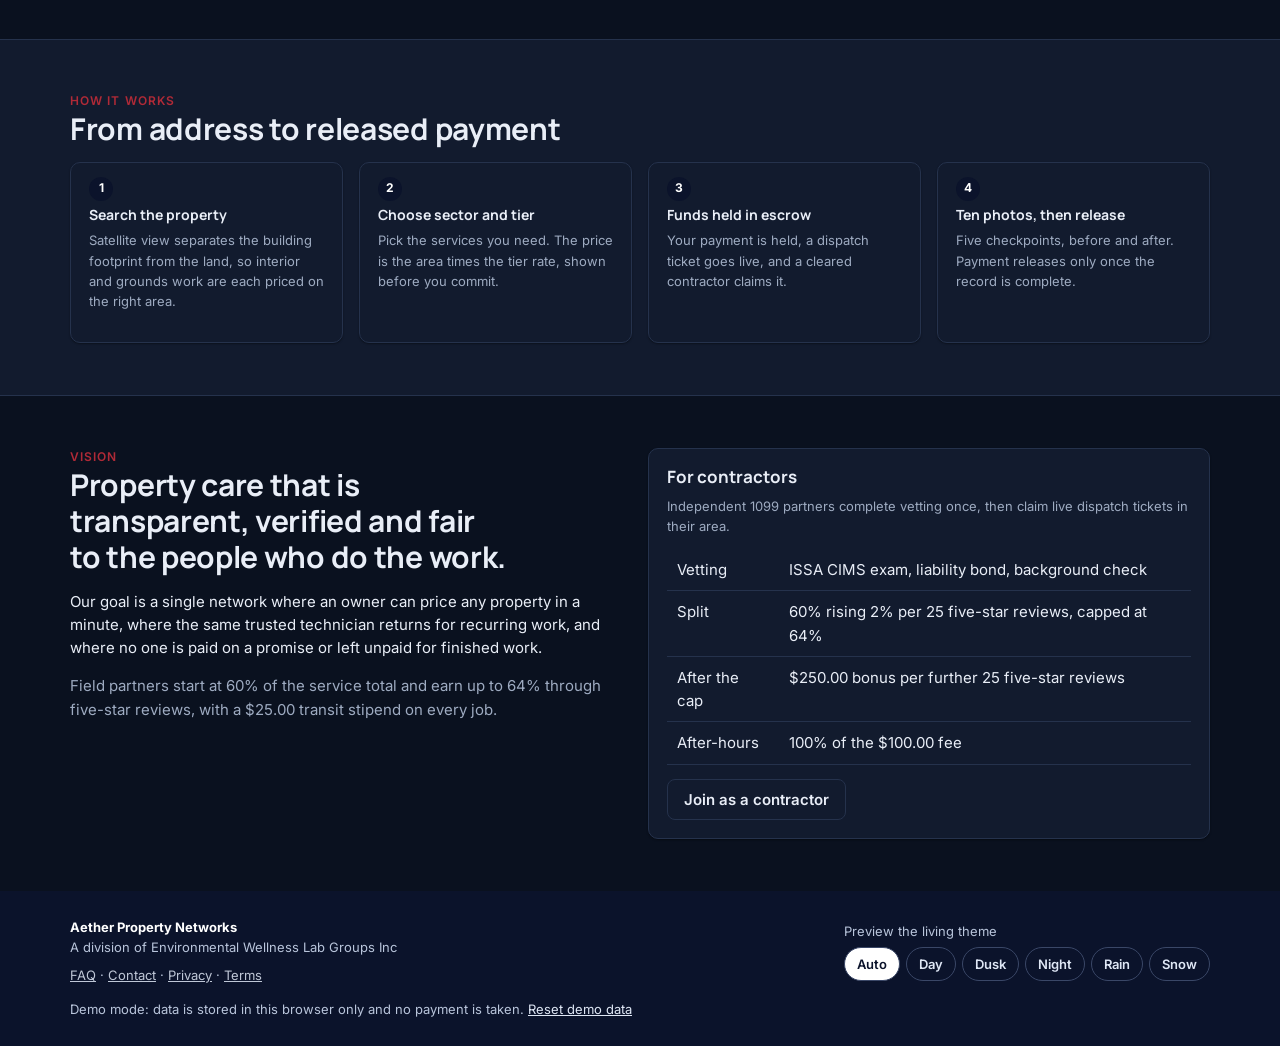
==== commit d6dbca49: "Plain-language help on every tab, hover tips, add many properties at once, fix portfolio discount di" ====
--- a/index.html
+++ b/index.html
@@ -30,6 +30,7 @@
 <script src="js/data.js"></script>
 <script src="js/atmosphere.js"></script>
 <script src="js/pages.js"></script>
+<script src="js/tips.js"></script>
 <script src="js/track.js"></script>
 <script src="js/app.js"></script>
 </body>
--- a/css/app.css
+++ b/css/app.css
@@ -141,3 +141,7 @@
 .legal h3{margin-top:1.2em}.legal h3:first-child{margin-top:0}
 .flinks a{color:inherit;opacity:.85}
 .trackmap{height:340px;border-radius:8px;overflow:hidden;border:1px solid var(--line);background:var(--soft)}
+.tabdesc{margin:-8px 0 16px;color:var(--muted);font-size:13px;max-width:78ch}
+textarea{width:100%;padding:8px 10px;border:1px solid var(--line);border-radius:8px;background:var(--card);color:var(--ink);font:inherit;resize:vertical}
+#tip{position:fixed;z-index:1000;display:none;max-width:280px;padding:8px 10px;border-radius:8px;background:#0b132b;color:#fff;font-size:12.5px;line-height:1.4;box-shadow:0 6px 20px rgba(0,0,0,.25);pointer-events:none}
+.hint::after{content:"i";display:inline-flex;align-items:center;justify-content:center;width:15px;height:15px;margin-left:6px;border:1px solid var(--muted);border-radius:50%;font:600 10px Inter,sans-serif;color:var(--muted);vertical-align:2px}
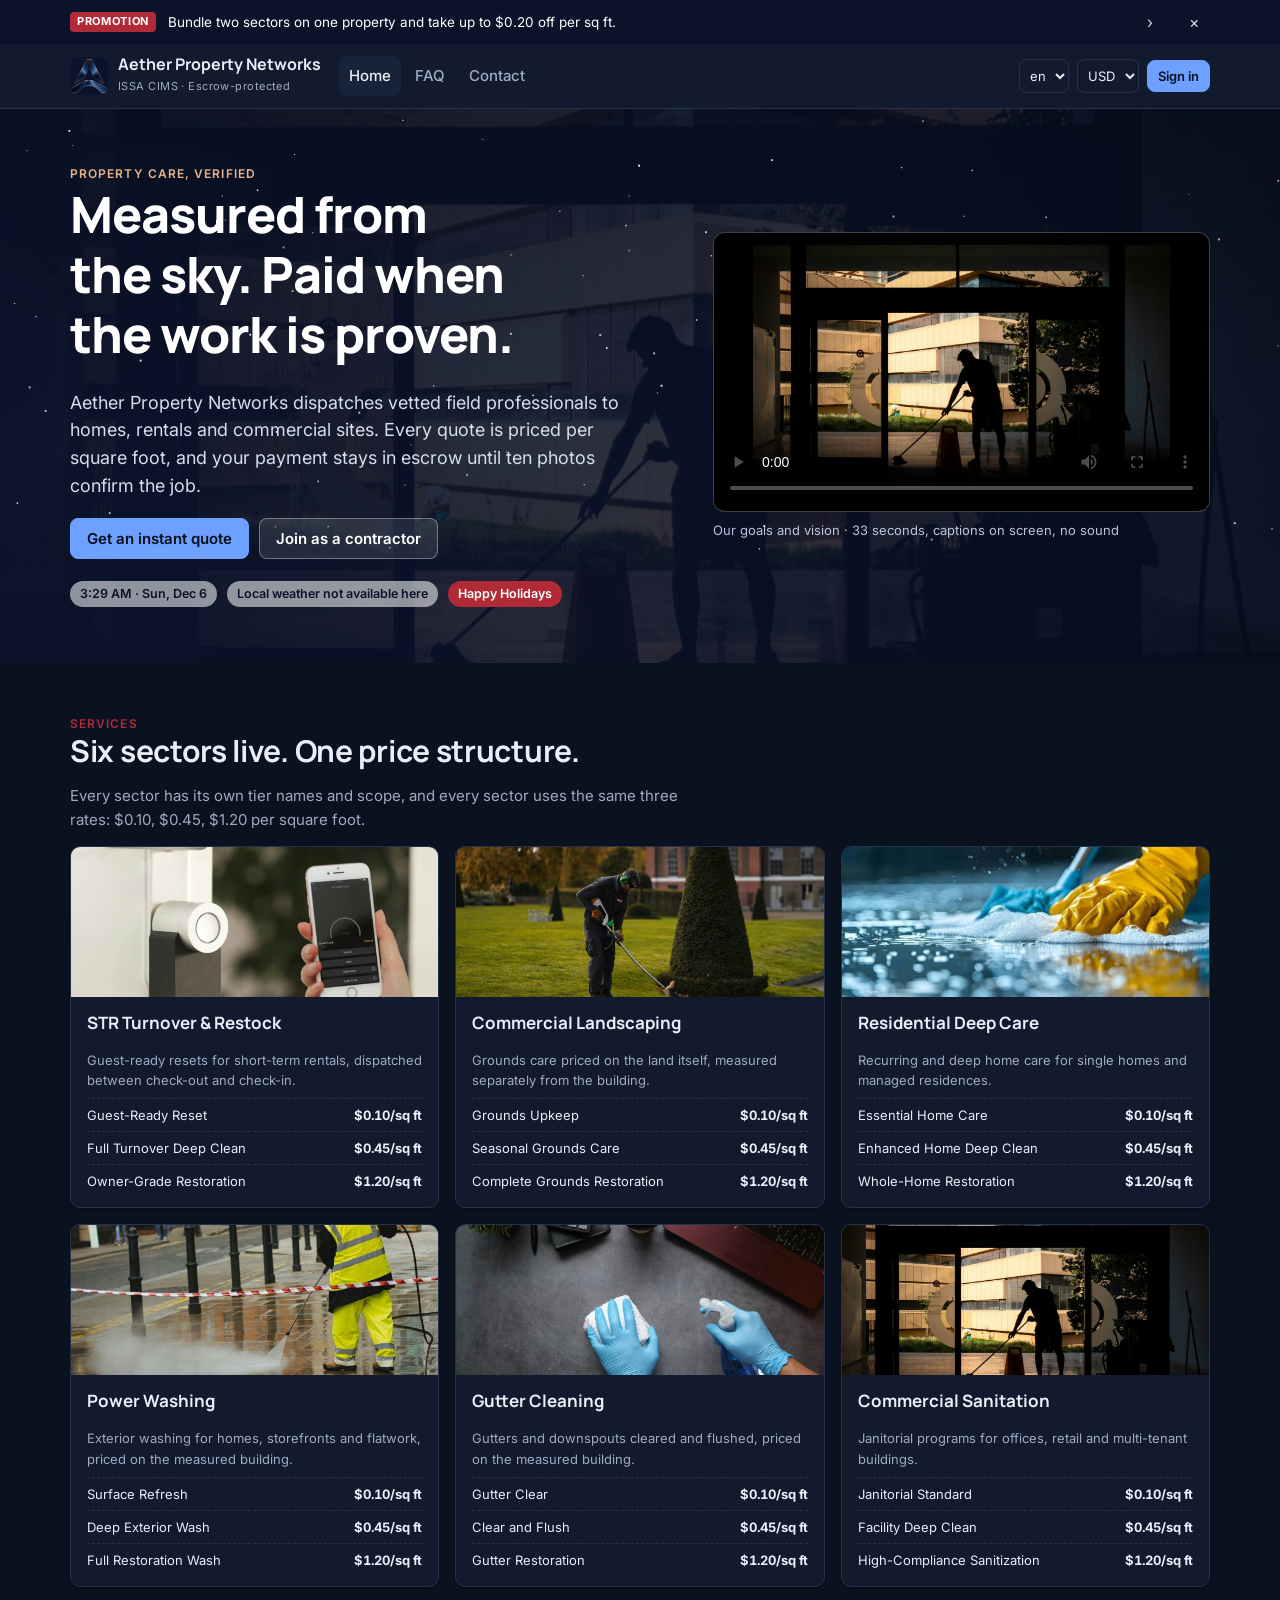
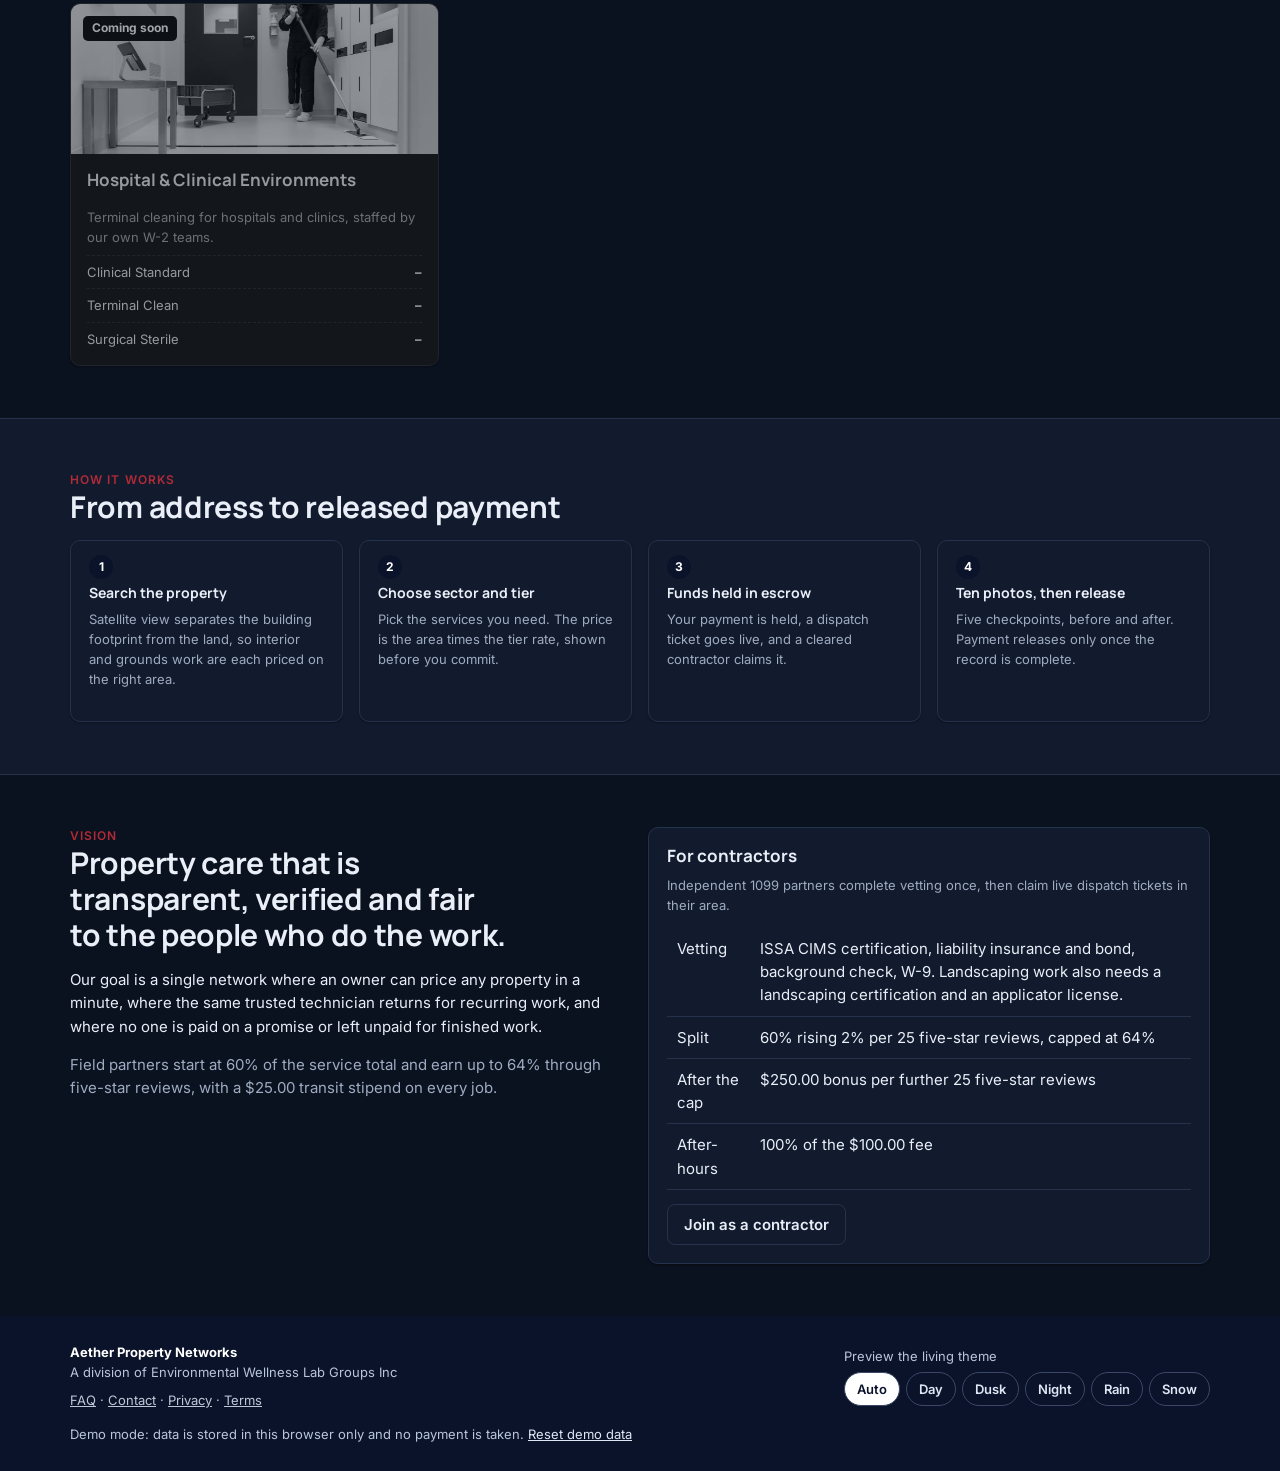
==== commit 3b9b9e40: "Add admin console: online users, applicants, connection health, alerts and troubleshooting Co-Author" ====
--- a/index.html
+++ b/index.html
@@ -32,6 +32,7 @@
 <script src="js/pages.js"></script>
 <script src="js/tips.js"></script>
 <script src="js/track.js"></script>
+<script src="js/presence.js"></script>
 <script src="js/app.js"></script>
 </body>
 </html>
